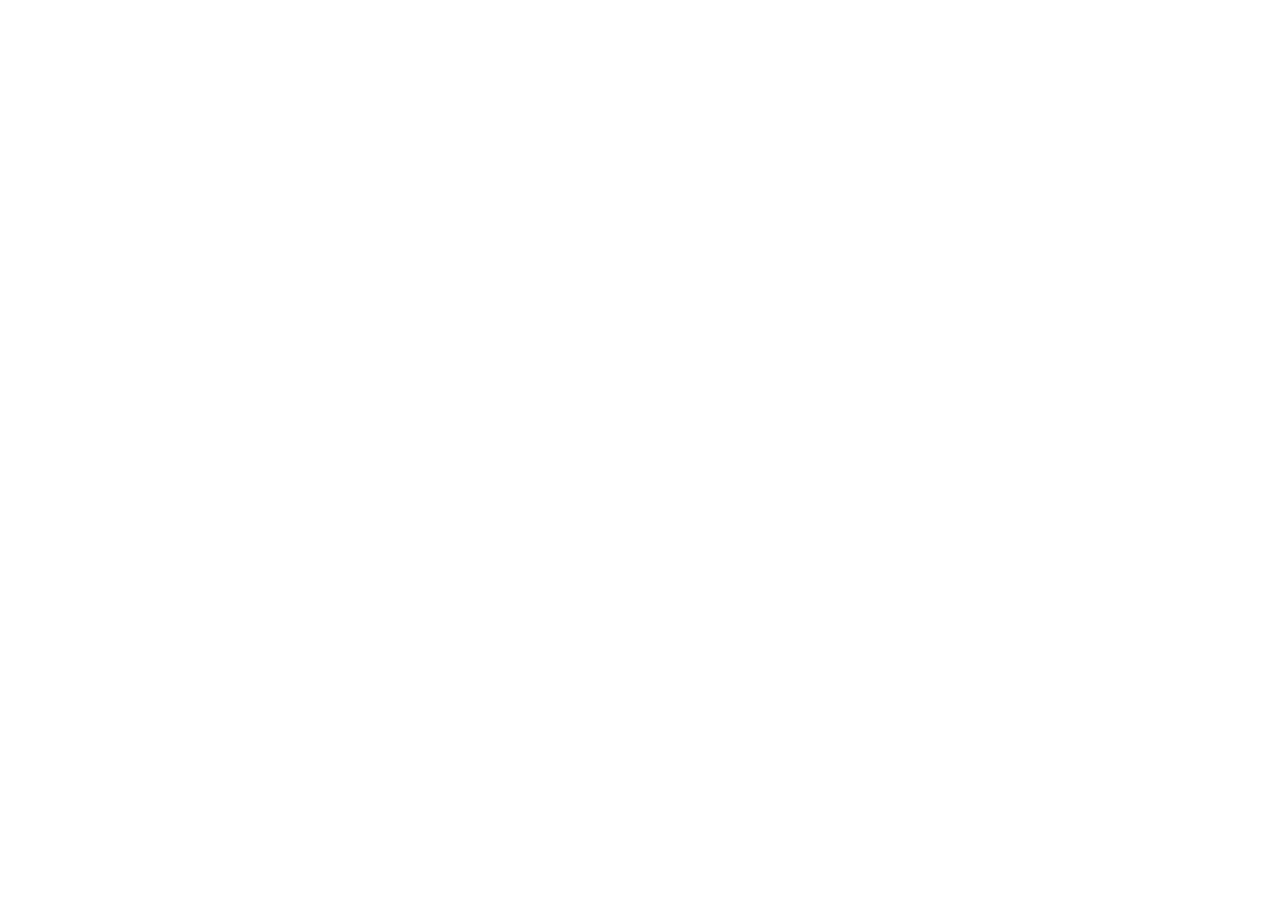
==== catalog.html @ 59754ed2 "init: add assets, create template files" ====
<!doctype html>
<html lang="en">
  <head>
    <meta charset="UTF-8" />
    <meta name="viewport" content="width=device-width, initial-scale=1.0" />
    <title>Document</title>
    <link rel="stylesheet" href="css/common.css" />
    <link rel="stylesheet" href="css/catalog.css" />
  </head>
  <body></body>
</html>
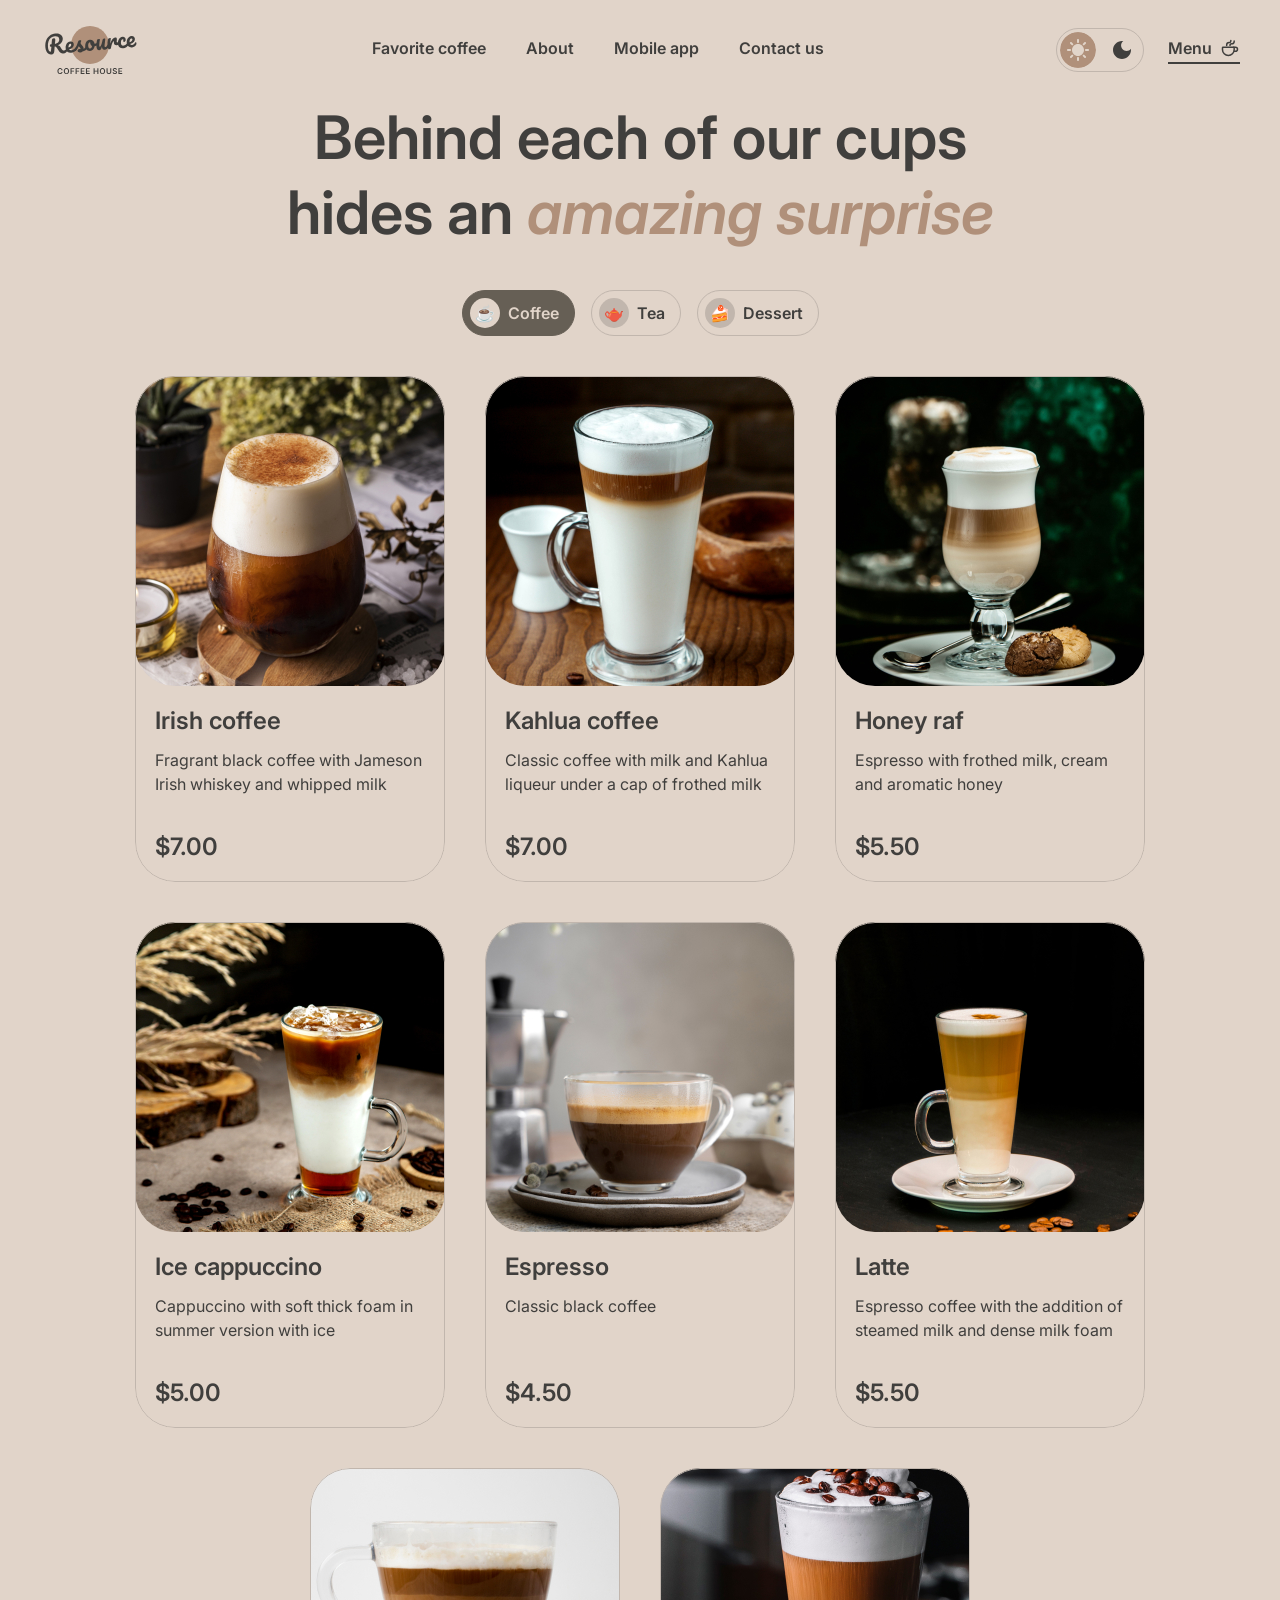
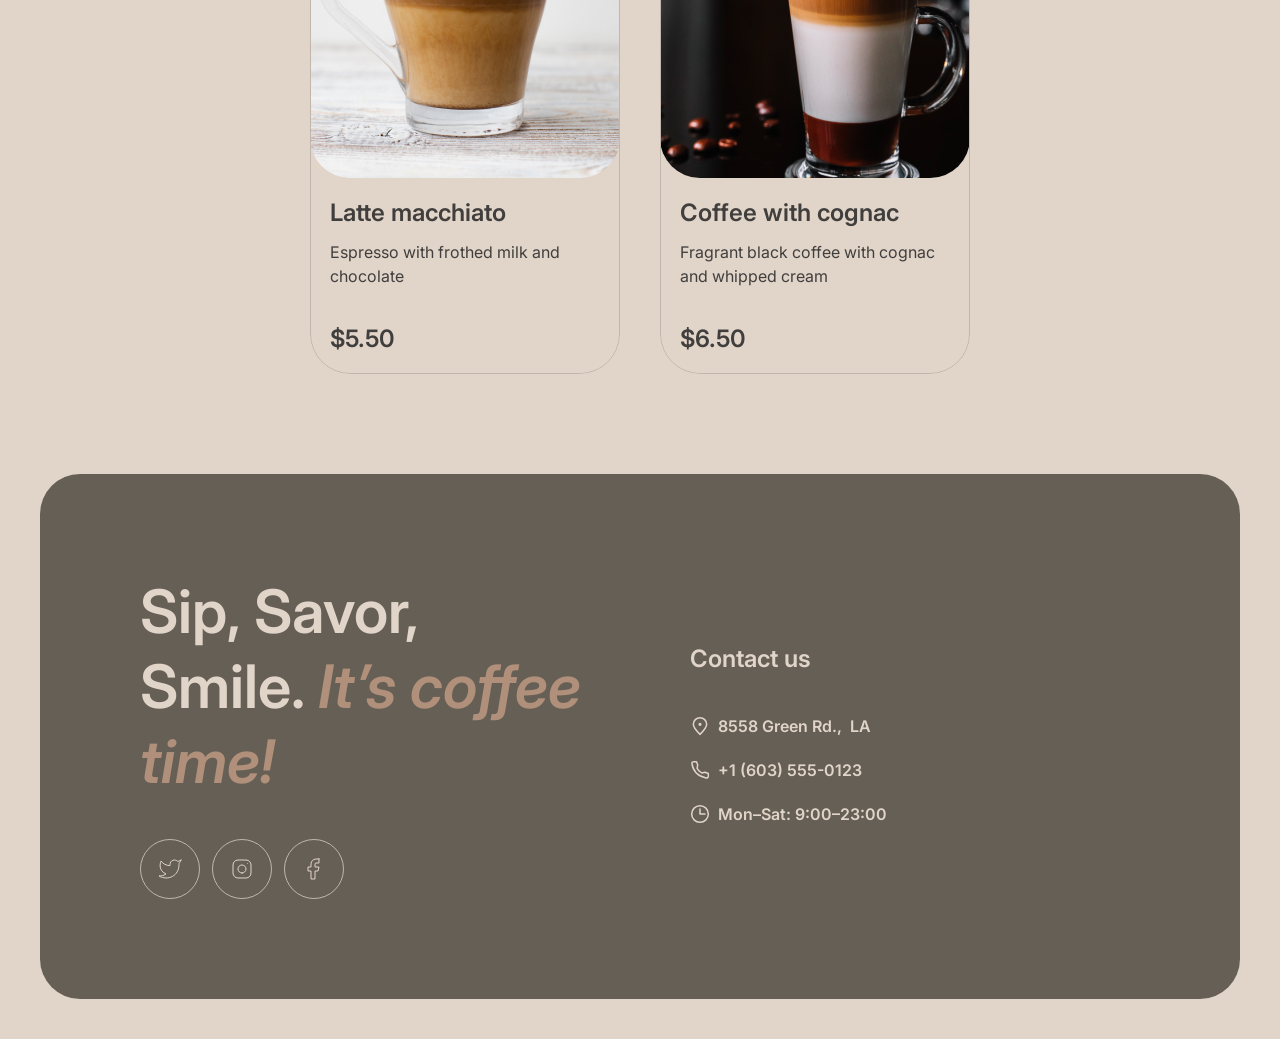
==== commit 4dfbb9d1: "feat: add catalog page" ====
--- a/catalog.html
+++ b/catalog.html
@@ -1,11 +1,344 @@
-<!doctype html>
+<!DOCTYPE html>
 <html lang="en">
-  <head>
-    <meta charset="UTF-8" />
-    <meta name="viewport" content="width=device-width, initial-scale=1.0" />
-    <title>Document</title>
-    <link rel="stylesheet" href="css/common.css" />
-    <link rel="stylesheet" href="css/catalog.css" />
-  </head>
-  <body></body>
+<head>
+  <meta charset="UTF-8">
+  <meta name="viewport" content="width=device-width, initial-scale=1.0">
+  <title>Menu — Resource Coffee House</title>
+  <link rel="preconnect" href="https://fonts.googleapis.com">
+  <link rel="preconnect" href="https://fonts.gstatic.com" crossorigin>
+  <link href="https://fonts.googleapis.com/css2?family=Inter:ital,wght@0,400;0,600;1,600&display=swap" rel="stylesheet">
+  <link rel="stylesheet" href="css/common.css">
+  <link rel="stylesheet" href="css/catalog.css">
+  <script src="js/common.js"></script>
+  <script src="js/catalog.js" defer></script>
+</head>
+<body>
+  <header class="header">
+    <div class="container header__inner">
+      <a class="logo" href="index.html">
+        <img class="logo__img logo__img--light" src="assets/logo.svg" width="100" height="60" alt="Resource coffee house">
+        <img class="logo__img logo__img--dark" src="assets/logo-dark.svg" width="100" height="60" alt="Resource coffee house">
+      </a>
+
+      <nav class="nav" id="nav">
+        <ul class="nav__list">
+          <li><a class="link" href="index.html#favorite-coffee">Favorite coffee</a></li>
+          <li><a class="link" href="index.html#about">About</a></li>
+          <li><a class="link" href="index.html#mobile-app">Mobile app</a></li>
+          <li><a class="link" href="index.html#contacts">Contact us</a></li>
+        </ul>
+        <a class="link nav__menu" href="catalog.html" aria-current="page">Menu <span class="icon icon--coffee-cup"></span></a>
+      </nav>
+
+      <div class="header__actions">
+        <div class="theme-switch" role="group" aria-label="Color theme">
+          <button class="theme-switch__btn theme-switch__btn--light" type="button" data-theme="light" aria-label="Light theme"></button>
+          <button class="theme-switch__btn theme-switch__btn--dark" type="button" data-theme="dark" aria-label="Dark theme"></button>
+        </div>
+        <a class="link header__menu" href="catalog.html" aria-current="page">Menu <span class="icon icon--coffee-cup"></span></a>
+        <button class="burger" type="button" aria-label="Open menu" aria-expanded="false" aria-controls="nav">
+          <span class="icon icon--burger"></span>
+          <span class="icon icon--close"></span>
+        </button>
+      </div>
+    </div>
+  </header>
+
+  <main>
+    <section class="menu">
+      <div class="container">
+        <div class="menu__offer">
+          <h1 class="heading-2 menu__title">Behind each of our cups hides an <em class="accent">amazing surprise</em></h1>
+          <div class="tabs" role="group" aria-label="Menu categories">
+            <button class="tab" type="button" data-tab="coffee" aria-pressed="true"><span class="tab__icon">☕</span>Coffee</button>
+            <button class="tab" type="button" data-tab="tea" aria-pressed="false"><span class="tab__icon">🫖</span>Tea</button>
+            <button class="tab" type="button" data-tab="dessert" aria-pressed="false"><span class="tab__icon">🍰</span>Dessert</button>
+          </div>
+        </div>
+
+        <div class="menu__panel" data-panel="coffee">
+          <h2 class="visually-hidden">Coffee</h2>
+          <ul class="grid">
+            <li class="card">
+              <div class="card__media">
+                <img src="assets/products/coffee-1.jpg" width="340" height="340" alt="Irish coffee" loading="lazy">
+              </div>
+              <div class="card__body">
+                <div class="card__info">
+                  <h3 class="heading-3">Irish coffee</h3>
+                  <p>Fragrant black coffee with Jameson Irish whiskey and whipped milk</p>
+                </div>
+                <p class="card__price">$7.00</p>
+              </div>
+            </li>
+            <li class="card">
+              <div class="card__media">
+                <img src="assets/products/coffee-2.jpg" width="340" height="340" alt="Kahlua coffee" loading="lazy">
+              </div>
+              <div class="card__body">
+                <div class="card__info">
+                  <h3 class="heading-3">Kahlua coffee</h3>
+                  <p>Classic coffee with milk and Kahlua liqueur under a cap of frothed milk</p>
+                </div>
+                <p class="card__price">$7.00</p>
+              </div>
+            </li>
+            <li class="card">
+              <div class="card__media">
+                <img src="assets/products/coffee-3.jpg" width="340" height="340" alt="Honey raf" loading="lazy">
+              </div>
+              <div class="card__body">
+                <div class="card__info">
+                  <h3 class="heading-3">Honey raf</h3>
+                  <p>Espresso with frothed milk, cream and aromatic honey</p>
+                </div>
+                <p class="card__price">$5.50</p>
+              </div>
+            </li>
+            <li class="card">
+              <div class="card__media">
+                <img src="assets/products/coffee-4.jpg" width="340" height="340" alt="Ice cappuccino" loading="lazy">
+              </div>
+              <div class="card__body">
+                <div class="card__info">
+                  <h3 class="heading-3">Ice cappuccino</h3>
+                  <p>Cappuccino with soft thick foam in summer version with ice</p>
+                </div>
+                <p class="card__price">$5.00</p>
+              </div>
+            </li>
+            <li class="card">
+              <div class="card__media">
+                <img src="assets/products/coffee-5.jpg" width="340" height="340" alt="Espresso" loading="lazy">
+              </div>
+              <div class="card__body">
+                <div class="card__info">
+                  <h3 class="heading-3">Espresso</h3>
+                  <p>Classic black coffee</p>
+                </div>
+                <p class="card__price">$4.50</p>
+              </div>
+            </li>
+            <li class="card">
+              <div class="card__media">
+                <img src="assets/products/coffee-6.jpg" width="340" height="340" alt="Latte" loading="lazy">
+              </div>
+              <div class="card__body">
+                <div class="card__info">
+                  <h3 class="heading-3">Latte</h3>
+                  <p>Espresso coffee with the addition of steamed milk and dense milk foam</p>
+                </div>
+                <p class="card__price">$5.50</p>
+              </div>
+            </li>
+            <li class="card">
+              <div class="card__media">
+                <img src="assets/products/coffee-7.jpg" width="340" height="340" alt="Latte macchiato" loading="lazy">
+              </div>
+              <div class="card__body">
+                <div class="card__info">
+                  <h3 class="heading-3">Latte macchiato</h3>
+                  <p>Espresso with frothed milk and chocolate</p>
+                </div>
+                <p class="card__price">$5.50</p>
+              </div>
+            </li>
+            <li class="card">
+              <div class="card__media">
+                <img src="assets/products/coffee-8.jpg" width="340" height="340" alt="Coffee with cognac" loading="lazy">
+              </div>
+              <div class="card__body">
+                <div class="card__info">
+                  <h3 class="heading-3">Coffee with cognac</h3>
+                  <p>Fragrant black coffee with cognac and whipped cream</p>
+                </div>
+                <p class="card__price">$6.50</p>
+              </div>
+            </li>
+          </ul>
+        </div>
+        <div class="menu__panel" data-panel="tea" hidden>
+          <h2 class="visually-hidden">Tea</h2>
+          <ul class="grid">
+            <li class="card">
+              <div class="card__media">
+                <img src="assets/products/tea-1.png" width="340" height="340" alt="Moroccan" loading="lazy">
+              </div>
+              <div class="card__body">
+                <div class="card__info">
+                  <h3 class="heading-3">Moroccan</h3>
+                  <p>Fragrant black tea with the addition of tangerine, cinnamon, honey, lemon and mint</p>
+                </div>
+                <p class="card__price">$4.50</p>
+              </div>
+            </li>
+            <li class="card">
+              <div class="card__media">
+                <img src="assets/products/tea-2.png" width="340" height="340" alt="Ginger" loading="lazy">
+              </div>
+              <div class="card__body">
+                <div class="card__info">
+                  <h3 class="heading-3">Ginger</h3>
+                  <p>Original black tea with fresh ginger, lemon and honey</p>
+                </div>
+                <p class="card__price">$5.00</p>
+              </div>
+            </li>
+            <li class="card">
+              <div class="card__media">
+                <img src="assets/products/tea-3.png" width="340" height="340" alt="Cranberry" loading="lazy">
+              </div>
+              <div class="card__body">
+                <div class="card__info">
+                  <h3 class="heading-3">Cranberry</h3>
+                  <p>Invigorating black tea with cranberry and honey</p>
+                </div>
+                <p class="card__price">$5.00</p>
+              </div>
+            </li>
+            <li class="card">
+              <div class="card__media">
+                <img src="assets/products/tea-4.png" width="340" height="340" alt="Sea buckthorn" loading="lazy">
+              </div>
+              <div class="card__body">
+                <div class="card__info">
+                  <h3 class="heading-3">Sea buckthorn</h3>
+                  <p>Toning sweet black tea with sea buckthorn, fresh thyme and cinnamon</p>
+                </div>
+                <p class="card__price">$5.50</p>
+              </div>
+            </li>
+          </ul>
+        </div>
+        <div class="menu__panel" data-panel="dessert" hidden>
+          <h2 class="visually-hidden">Dessert</h2>
+          <ul class="grid">
+            <li class="card">
+              <div class="card__media">
+                <img src="assets/products/dessert-1.png" width="340" height="340" alt="Marble cheesecake" loading="lazy">
+              </div>
+              <div class="card__body">
+                <div class="card__info">
+                  <h3 class="heading-3">Marble cheesecake</h3>
+                  <p>Philadelphia cheese with lemon zest on a light sponge cake and red currant jam</p>
+                </div>
+                <p class="card__price">$3.50</p>
+              </div>
+            </li>
+            <li class="card">
+              <div class="card__media">
+                <img src="assets/products/dessert-2.png" width="340" height="340" alt="Red velvet" loading="lazy">
+              </div>
+              <div class="card__body">
+                <div class="card__info">
+                  <h3 class="heading-3">Red velvet</h3>
+                  <p>Layer cake with cream cheese frosting</p>
+                </div>
+                <p class="card__price">$4.00</p>
+              </div>
+            </li>
+            <li class="card">
+              <div class="card__media">
+                <img src="assets/products/dessert-3.png" width="340" height="340" alt="Cheesecakes" loading="lazy">
+              </div>
+              <div class="card__body">
+                <div class="card__info">
+                  <h3 class="heading-3">Cheesecakes</h3>
+                  <p>Soft cottage cheese pancakes with sour cream and fresh berries and sprinkled with powdered sugar</p>
+                </div>
+                <p class="card__price">$4.50</p>
+              </div>
+            </li>
+            <li class="card">
+              <div class="card__media">
+                <img src="assets/products/dessert-4.png" width="340" height="340" alt="Creme brulee" loading="lazy">
+              </div>
+              <div class="card__body">
+                <div class="card__info">
+                  <h3 class="heading-3">Creme brulee</h3>
+                  <p>Delicate creamy dessert in a caramel basket with wild berries</p>
+                </div>
+                <p class="card__price">$4.00</p>
+              </div>
+            </li>
+            <li class="card">
+              <div class="card__media">
+                <img src="assets/products/dessert-5.png" width="340" height="340" alt="Pancakes" loading="lazy">
+              </div>
+              <div class="card__body">
+                <div class="card__info">
+                  <h3 class="heading-3">Pancakes</h3>
+                  <p>Tender pancakes with strawberry jam and fresh strawberries</p>
+                </div>
+                <p class="card__price">$4.50</p>
+              </div>
+            </li>
+            <li class="card">
+              <div class="card__media">
+                <img src="assets/products/dessert-6.png" width="340" height="340" alt="Honey cake" loading="lazy">
+              </div>
+              <div class="card__body">
+                <div class="card__info">
+                  <h3 class="heading-3">Honey cake</h3>
+                  <p>Classic honey cake with delicate custard</p>
+                </div>
+                <p class="card__price">$4.50</p>
+              </div>
+            </li>
+            <li class="card">
+              <div class="card__media">
+                <img src="assets/products/dessert-7.png" width="340" height="340" alt="Chocolate cake" loading="lazy">
+              </div>
+              <div class="card__body">
+                <div class="card__info">
+                  <h3 class="heading-3">Chocolate cake</h3>
+                  <p>Cake with hot chocolate filling and nuts with dried apricots</p>
+                </div>
+                <p class="card__price">$5.50</p>
+              </div>
+            </li>
+            <li class="card">
+              <div class="card__media">
+                <img src="assets/products/dessert-8.png" width="340" height="340" alt="Black forest" loading="lazy">
+              </div>
+              <div class="card__body">
+                <div class="card__info">
+                  <h3 class="heading-3">Black forest</h3>
+                  <p>A combination of thin sponge cake with cherry jam and light chocolate mousse</p>
+                </div>
+                <p class="card__price">$6.50</p>
+              </div>
+            </li>
+          </ul>
+        </div>
+      </div>
+    </section>
+  </main>
+
+  <footer class="footer" id="contacts">
+    <div class="container">
+      <div class="footer__box">
+        <div class="footer__offer">
+          <h2 class="heading-2">Sip, Savor, Smile. <em class="accent">It’s coffee time!</em></h2>
+          <ul class="socials">
+            <li><a class="social" href="https://twitter.com" target="_blank" rel="noopener" aria-label="Twitter"><span class="icon icon--twitter"></span></a></li>
+            <li><a class="social" href="https://instagram.com" target="_blank" rel="noopener" aria-label="Instagram"><span class="icon icon--instagram"></span></a></li>
+            <li><a class="social" href="https://facebook.com" target="_blank" rel="noopener" aria-label="Facebook"><span class="icon icon--facebook"></span></a></li>
+          </ul>
+        </div>
+
+        <div class="footer__contacts">
+          <h2 class="heading-3">Contact us</h2>
+          <address>
+            <ul class="contacts">
+              <li><a class="link" href="https://www.google.com/maps/search/?api=1&amp;query=8558+Green+Rd.,+LA" target="_blank" rel="noopener"><span class="icon icon--pin"></span>8558 Green Rd.,&nbsp; LA</a></li>
+              <li><a class="link" href="tel:+16035550123"><span class="icon icon--phone"></span>+1 (603) 555-0123</a></li>
+              <li class="contacts__item"><span class="icon icon--clock"></span>Mon–Sat: 9:00–23:00</li>
+            </ul>
+          </address>
+        </div>
+      </div>
+    </div>
+  </footer>
+</body>
 </html>
--- a/css/common.css
+++ b/css/common.css
@@ -0,0 +1,516 @@
+:root {
+  /* colors */
+  --mainBg: #e1d4c9;
+  --containerBg: #665f55;
+  --overlayBg: rgba(64, 63, 61, 0.8);
+  --textPrimary: #403f3d;
+  --textInverse: #e1d4c9;
+  --textAccent: #b0907a;
+  --borderPrimary: #c1b6ad;
+  --borderInverse: #665f55;
+  /* fonts */
+  --fontMain: "Inter", sans-serif;
+  --h1Size: 72px;
+  --h2Size: 60px;
+  --gutter: 40px;
+}
+
+.dark-mode {
+  --mainBg: #292826;
+  --containerBg: #403f3d;
+  --overlayBg: rgba(41, 40, 38, 0.8);
+  --textPrimary: #e1d4c9;
+  --borderPrimary: #665f55;
+  --borderInverse: #c1b6ad;
+}
+
+@media (max-width: 600px) {
+  :root {
+    --h1Size: 42px;
+    --h2Size: 32px;
+    --gutter: 16px;
+  }
+}
+
+/* reset */
+* {
+  box-sizing: border-box;
+}
+
+body {
+  margin: 0;
+  padding: 20px 0 40px;
+  background-color: var(--mainBg);
+  color: var(--textPrimary);
+  font-family: var(--fontMain);
+  font-size: 16px;
+  line-height: 1.5;
+}
+
+h1,
+h2,
+h3,
+p,
+ul,
+figure {
+  margin: 0;
+}
+
+ul {
+  padding: 0;
+  list-style: none;
+}
+
+a {
+  color: inherit;
+  text-decoration: none;
+}
+
+img {
+  display: block;
+  max-width: 100%;
+}
+
+button {
+  padding: 0;
+  border: 0;
+  background: none;
+  color: inherit;
+  font: inherit;
+  cursor: pointer;
+}
+
+[hidden] {
+  display: none !important;
+}
+
+/* base */
+.container {
+  max-width: 1440px;
+  margin: 0 auto;
+  padding: 0 var(--gutter);
+}
+
+.heading-1 {
+  font-size: var(--h1Size);
+  font-weight: 600;
+  line-height: 1.05;
+}
+
+.heading-2 {
+  font-size: var(--h2Size);
+  font-weight: 600;
+  line-height: 1.25;
+}
+
+.heading-3 {
+  font-size: 24px;
+  font-weight: 600;
+  line-height: 1.25;
+}
+
+.accent {
+  color: var(--textAccent);
+  font-style: italic;
+}
+
+.visually-hidden {
+  position: absolute;
+  width: 1px;
+  height: 1px;
+  overflow: hidden;
+  clip: rect(0 0 0 0);
+}
+
+/* icons */
+.icon {
+  display: inline-block;
+  width: 20px;
+  height: 20px;
+  background-color: currentColor;
+  mask-repeat: no-repeat;
+  mask-position: center;
+  mask-size: contain;
+}
+
+.icon--coffee-cup {
+  mask-image: url("../assets/icons/coffee-cup.svg");
+}
+
+.icon--pin {
+  mask-image: url("../assets/icons/pin.svg");
+}
+
+.icon--phone {
+  mask-image: url("../assets/icons/phone.svg");
+}
+
+.icon--clock {
+  mask-image: url("../assets/icons/clock.svg");
+}
+
+.icon--twitter {
+  width: 24px;
+  height: 24px;
+  mask-image: url("../assets/icons/twitter.svg");
+}
+
+.icon--instagram {
+  width: 24px;
+  height: 24px;
+  mask-image: url("../assets/icons/instagram.svg");
+}
+
+.icon--facebook {
+  width: 24px;
+  height: 24px;
+  mask-image: url("../assets/icons/facebook.svg");
+}
+
+.icon--burger {
+  width: 17px;
+  height: 9px;
+  mask-image: url("../assets/icons/burger.svg");
+}
+
+.icon--close {
+  width: 13px;
+  height: 13px;
+  mask-image: url("../assets/icons/close.svg");
+}
+
+.icon--arrow-left {
+  width: 24px;
+  height: 24px;
+  mask-image: url("../assets/icons/arrow-left.svg");
+}
+
+.icon--arrow-right {
+  width: 24px;
+  height: 24px;
+  mask-image: url("../assets/icons/arrow-right.svg");
+}
+
+/* links */
+.link {
+  position: relative;
+  display: inline-flex;
+  align-items: center;
+  gap: 8px;
+  padding-bottom: 4px;
+  font-weight: 600;
+}
+
+.link::after {
+  content: "";
+  position: absolute;
+  left: 0;
+  right: 0;
+  bottom: 0;
+  height: 2px;
+  background-color: currentColor;
+  transform: scaleX(0);
+  transform-origin: left;
+  transition: transform 0.25s;
+}
+
+.link:hover::after,
+.link[aria-current="page"]::after {
+  transform: scaleX(1);
+}
+
+/* header */
+.header {
+  position: relative;
+  z-index: 10;
+  height: 60px;
+}
+
+.header__inner {
+  display: flex;
+  align-items: center;
+  justify-content: space-between;
+  gap: 24px;
+}
+
+.logo,
+.header__actions {
+  position: relative;
+  z-index: 1;
+}
+
+.logo__img {
+  width: 100px;
+  height: 60px;
+}
+
+.logo__img--dark,
+.dark-mode .logo__img--light {
+  display: none;
+}
+
+.dark-mode .logo__img--dark {
+  display: block;
+}
+
+.nav {
+  flex: 1;
+}
+
+.nav__list {
+  display: flex;
+  justify-content: center;
+  gap: 40px;
+}
+
+.nav__menu,
+.burger {
+  display: none;
+}
+
+.header__actions {
+  display: flex;
+  align-items: center;
+  gap: 24px;
+}
+
+.theme-switch {
+  display: flex;
+  gap: 8px;
+  padding: 3px;
+  border: 1px solid var(--borderPrimary);
+  border-radius: 100px;
+}
+
+.theme-switch__btn {
+  width: 36px;
+  height: 36px;
+  border-radius: 50%;
+  background-position: center;
+  background-size: contain;
+}
+
+.theme-switch__btn--light {
+  background-image: url("../assets/icons/theme-light-sun.svg");
+}
+
+.theme-switch__btn--dark {
+  background-image: url("../assets/icons/theme-light-moon.svg");
+}
+
+.dark-mode .theme-switch__btn--light {
+  background-image: url("../assets/icons/theme-dark-sun.svg");
+}
+
+.dark-mode .theme-switch__btn--dark {
+  background-image: url("../assets/icons/theme-dark-moon.svg");
+}
+
+.burger {
+  align-items: center;
+  justify-content: center;
+  width: 44px;
+  height: 44px;
+  border: 1px solid var(--borderInverse);
+  border-radius: 50%;
+}
+
+.burger[aria-expanded="true"] .icon--burger,
+.burger .icon--close {
+  display: none;
+}
+
+.burger[aria-expanded="true"] .icon--close {
+  display: inline-block;
+}
+
+@media (max-width: 1024px) {
+  .header__menu {
+    display: none;
+  }
+
+  .burger {
+    display: flex;
+  }
+
+  .theme-switch__btn {
+    width: 44px;
+    height: 44px;
+  }
+
+  .nav {
+    position: fixed;
+    top: 0;
+    right: 0;
+    bottom: 0;
+    left: 0;
+    display: none;
+    flex-direction: column;
+    align-items: center;
+    justify-content: center;
+    gap: 100px;
+    padding: 100px var(--gutter) 60px;
+    overflow-y: auto;
+    background-color: var(--mainBg);
+  }
+
+  .nav.is-open {
+    display: flex;
+  }
+
+  .nav__list {
+    flex-direction: column;
+    align-items: center;
+    gap: 60px;
+  }
+
+  .nav .link {
+    font-size: 32px;
+    line-height: 1.25;
+  }
+
+  .nav__menu {
+    display: inline-flex;
+    gap: 16px;
+  }
+
+  .nav__menu .icon {
+    width: 40px;
+    height: 40px;
+  }
+
+  .menu-open {
+    overflow: hidden;
+  }
+
+  .menu-open .header__inner {
+    position: fixed;
+    top: 20px;
+    left: 0;
+    right: 0;
+  }
+}
+
+@media (max-width: 600px) {
+  .header__actions {
+    gap: 12px;
+  }
+
+  .nav {
+    justify-content: flex-start;
+    padding-top: 160px;
+  }
+}
+
+/* main */
+main {
+  display: flex;
+  flex-direction: column;
+  gap: 100px;
+  margin-top: 20px;
+}
+
+/* buttons */
+.btn {
+  display: inline-flex;
+  align-items: center;
+  justify-content: center;
+  gap: 8px;
+  min-width: 200px;
+  padding: 20px 78px;
+  border-radius: 100px;
+  background-color: var(--mainBg);
+  color: var(--textPrimary);
+  font-weight: 600;
+}
+
+.btn .icon {
+  display: none;
+}
+
+.btn:hover .icon {
+  display: inline-block;
+}
+
+.icon-btn {
+  display: flex;
+  align-items: center;
+  justify-content: center;
+  flex-shrink: 0;
+  width: 60px;
+  height: 60px;
+  border: 1px solid var(--borderInverse);
+  border-radius: 50%;
+}
+
+/* footer */
+.footer {
+  margin-top: 100px;
+}
+
+.footer__box {
+  display: flex;
+  align-items: center;
+  gap: 100px;
+  padding: 100px;
+  border-radius: 40px;
+  background-color: var(--containerBg);
+  color: var(--textInverse);
+}
+
+.footer__offer,
+.footer__contacts {
+  display: flex;
+  flex: 1;
+  flex-direction: column;
+  gap: 40px;
+}
+
+.socials {
+  display: flex;
+  gap: 12px;
+}
+
+.social {
+  display: flex;
+  align-items: center;
+  justify-content: center;
+  width: 60px;
+  height: 60px;
+  border: 1px solid var(--borderPrimary);
+  border-radius: 50%;
+}
+
+.contacts {
+  display: flex;
+  flex-direction: column;
+  align-items: flex-start;
+  gap: 16px;
+}
+
+.contacts__item {
+  display: flex;
+  align-items: center;
+  gap: 8px;
+  padding-bottom: 4px;
+  font-weight: 600;
+}
+
+address {
+  font-style: normal;
+}
+
+@media (max-width: 1024px) {
+  .footer__box {
+    flex-direction: column;
+    align-items: stretch;
+    padding: 100px 60px;
+  }
+}
+
+@media (max-width: 600px) {
+  .footer__box {
+    gap: 40px;
+    padding: 60px 16px;
+  }
+}
--- a/css/catalog.css
+++ b/css/catalog.css
@@ -0,0 +1,127 @@
+/* menu */
+.menu__offer {
+  display: flex;
+  flex-direction: column;
+  align-items: center;
+  gap: 40px;
+  margin-bottom: 40px;
+}
+
+.menu__title {
+  max-width: 800px;
+  text-align: center;
+}
+
+/* tabs */
+.tabs {
+  display: flex;
+  flex-wrap: wrap;
+  justify-content: center;
+  gap: 16px;
+}
+
+.tab {
+  display: flex;
+  align-items: center;
+  gap: 8px;
+  padding: 7px 15px 7px 7px;
+  border: 1px solid var(--borderPrimary);
+  border-radius: 100px;
+  font-weight: 600;
+}
+
+.tab__icon {
+  display: flex;
+  align-items: center;
+  justify-content: center;
+  width: 30px;
+  height: 30px;
+  border-radius: 50%;
+  background-color: var(--borderPrimary);
+  color: #403f3d;
+}
+
+.tab[aria-pressed="true"] {
+  border-color: var(--containerBg);
+  background-color: var(--containerBg);
+  color: var(--textInverse);
+}
+
+.tab[aria-pressed="true"] .tab__icon {
+  background-color: var(--textInverse);
+}
+
+/* product cards */
+.grid {
+  display: flex;
+  flex-wrap: wrap;
+  justify-content: center;
+  gap: 40px;
+}
+
+.card {
+  position: relative;
+  display: flex;
+  flex-direction: column;
+  width: 310px;
+  height: 506px;
+  overflow: hidden;
+  border-radius: 40px;
+}
+
+.card::after {
+  content: "";
+  position: absolute;
+  top: 0;
+  right: 0;
+  bottom: 0;
+  left: 0;
+  border: 1px solid var(--borderPrimary);
+  border-radius: 40px;
+  pointer-events: none;
+}
+
+.card__media {
+  position: relative;
+  flex-shrink: 0;
+  aspect-ratio: 1;
+  overflow: hidden;
+  border-radius: 40px;
+}
+
+.card__media img {
+  position: absolute;
+  top: 50%;
+  left: 50%;
+  width: 340px;
+  max-width: none;
+  height: 340px;
+  transform: translate(-50%, -50%);
+}
+
+.card__body {
+  display: flex;
+  flex: 1;
+  flex-direction: column;
+  justify-content: space-between;
+  padding: 20px;
+}
+
+.card__info {
+  display: flex;
+  flex-direction: column;
+  gap: 12px;
+}
+
+.card__price {
+  font-size: 24px;
+  font-weight: 600;
+  line-height: 1.25;
+}
+
+@media (min-width: 1300px) {
+  .card {
+    width: calc((100% - 120px) / 4);
+    max-width: 310px;
+  }
+}
